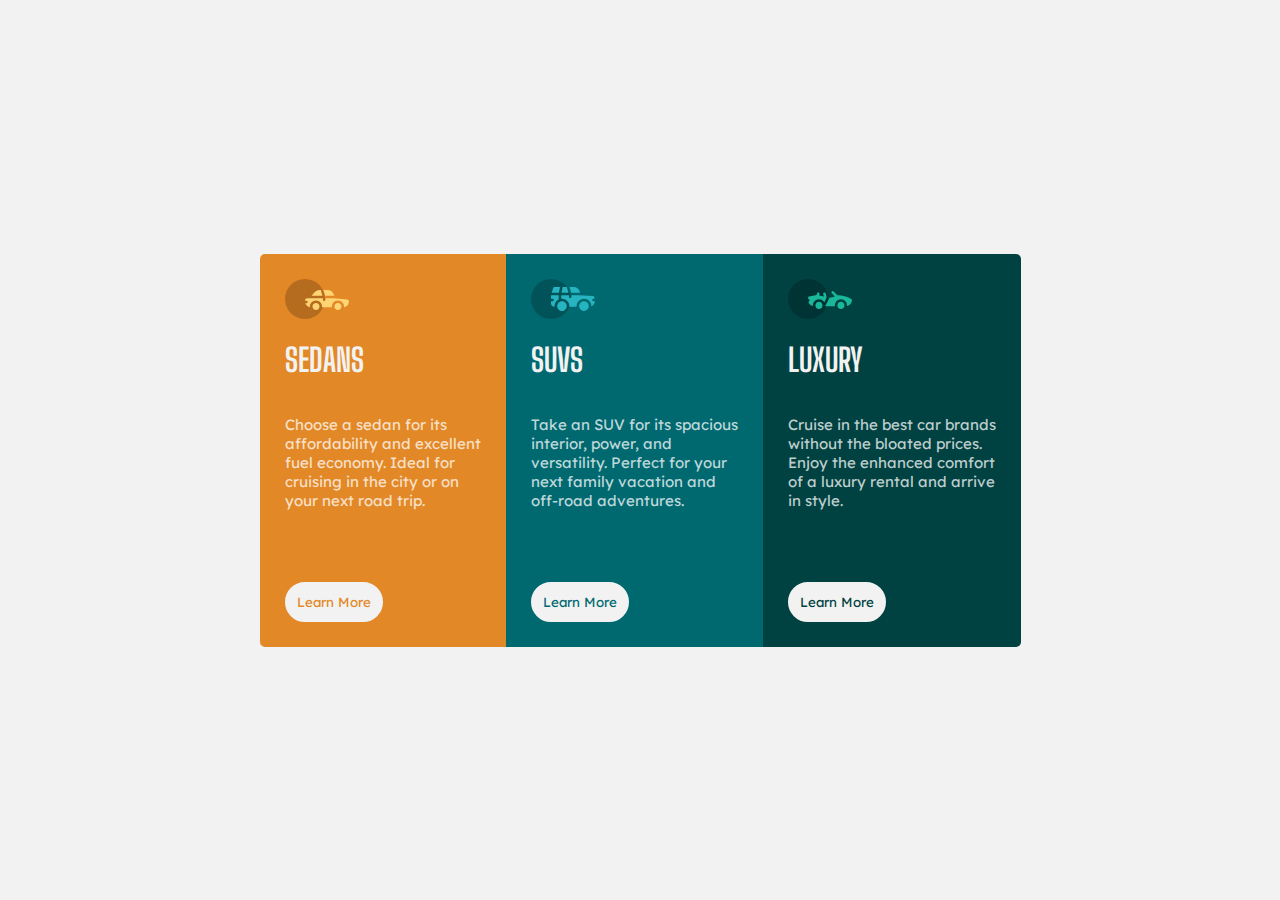
==== index.html @ 0c9f161e "first commit" ====
<!DOCTYPE html>
<html lang="en">
<head>
    <meta charset="UTF-8">
    <meta http-equiv="X-UA-Compatible" content="IE=edge">
    <meta name="viewport" content="width=device-width, initial-scale=1.0">
    <title>Flex Box Layout</title>
    <link rel="shortcut icon" href="favicon-32x32.png" type="image/x-icon">
    <link rel="stylesheet" href="style.css">
    <link rel="preconnect" href="https://fonts.googleapis.com">
<link rel="preconnect" href="https://fonts.gstatic.com" crossorigin>
<link href="https://fonts.googleapis.com/css2?family=Big+Shoulders+Display:wght@700&display=swap" rel="stylesheet">
<link rel="preconnect" href="https://fonts.googleapis.com">
<link rel="preconnect" href="https://fonts.gstatic.com" crossorigin>
<link href="https://fonts.googleapis.com/css2?family=Big+Shoulders+Display:wght@700&family=Lexend+Deca&display=swap" rel="stylesheet">
</head>
<body>
    <main>
        
        <div class="column-1">
            <img src="icon-sedans.svg" alt="SEDANS"><br><br>
            <h1>SEDANS</h1><br><br>
            <p>Choose a sedan for its</p>
            <p>affordability and excellent</p>
            <p>fuel economy. Ideal for</p>
            <p>cruising in the city or on</p>
            <p>your next road trip.</p><br><br><br><br>
            <button class="button1">Learn More</button>
        </div>
        <div class="column-2">
            <img src="icon-suvs.svg" alt="SUVS"><br><br>
            <h1>SUVS</h1><br><br>
            <p>Take an SUV for its spacious</p>
            <p>interior, power, and</p>
            <p>versatility. Perfect for your</p>
            <p>next family vacation and</p>
            <p>off-road adventures.</p><br><br><br><br>
            <button class="button2">Learn More</button>
        </div>

        <div class="column-3">
            <img src="icon-luxury.svg" alt="LUXURY"><br><br>
            <h1>LUXURY</h1><br><br>
            <p>Cruise in the best car brands</p>
            <p>without the bloated prices.</p>
            <p>Enjoy the enhanced comfort</p>
            <p>of a luxury rental and arrive</p>
            <p>in style.</p><br><br><br><br>
            <button class="button3">Learn More</button>
        </div>
    
    </main>
</body>
</html>
---- style.css ----
*   {
    margin: 0;
    padding: 0;
    box-sizing: border-box;
}
@media screen and (max-width:1440px) {
    
}
main    {
    /* width: 50%; */
    background-color: hsl(0, 0%, 95%);
    margin: auto;
    height: 100vh;
    justify-content: center;
    align-items: center;
    display: flex;
}
h1  {
    color: hsl(0, 0%, 95%);
    font-family: 'Big Shoulders Display', cursive;
    font-weight: 700;
}
p   {
    color: hsla(0, 0%, 100%, 0.75);
    font-size: 15px;
    font-family: 'Lexend Deca', sans-serif;
    font-weight: 400;
}
.column-1   {
    background-color: hsl(31, 77%, 52%);
    padding: 25px;
    border-radius: 5px 0px 0px 5px;
}
.column-2   {
    background-color: hsl(184, 100%, 22%);
    padding: 25px;
}
.column-3   {
    background-color: hsl(179, 100%, 13%);
    padding: 25px;
    border-radius: 0px 5px 5px 0px;}
.button1{
    padding: 10px;
    border: 2px solid hsl(0, 0%, 95%);
    border-radius: 40px;
    background-color: hsl(0, 0%, 95%);
    font-family: 'Lexend Deca', sans-serif;
    font-weight: 400;
    color: hsl(31, 77%, 52%);
}
.button2{
    padding: 10px;
    border: 2px solid hsl(0, 0%, 95%);
    border-radius: 40px;
    background-color: hsl(0, 0%, 95%);
    font-family: 'Lexend Deca', sans-serif;
    font-weight: 400;
    color: hsl(184, 100%, 22%);
}
.button3{
    padding: 10px;
    border: 2px solid hsl(0, 0%, 95%);
    border-radius: 40px;
    background-color: hsl(0, 0%, 95%);
    font-family: 'Lexend Deca', sans-serif;
    font-weight: 400;
    color: hsl(179, 100%, 13%);
}
.button1:hover    {
    background-color: hsl(31, 77%, 52%);
    color: hsl(0, 0%, 95%);
}
.button2:hover    {
    background-color: hsl(184, 100%, 22%);
    color: hsl(0, 0%, 95%);
}
.button3:hover    {
    background-color: hsl(179, 100%, 13%);
    color: hsl(0, 0%, 95%);
}
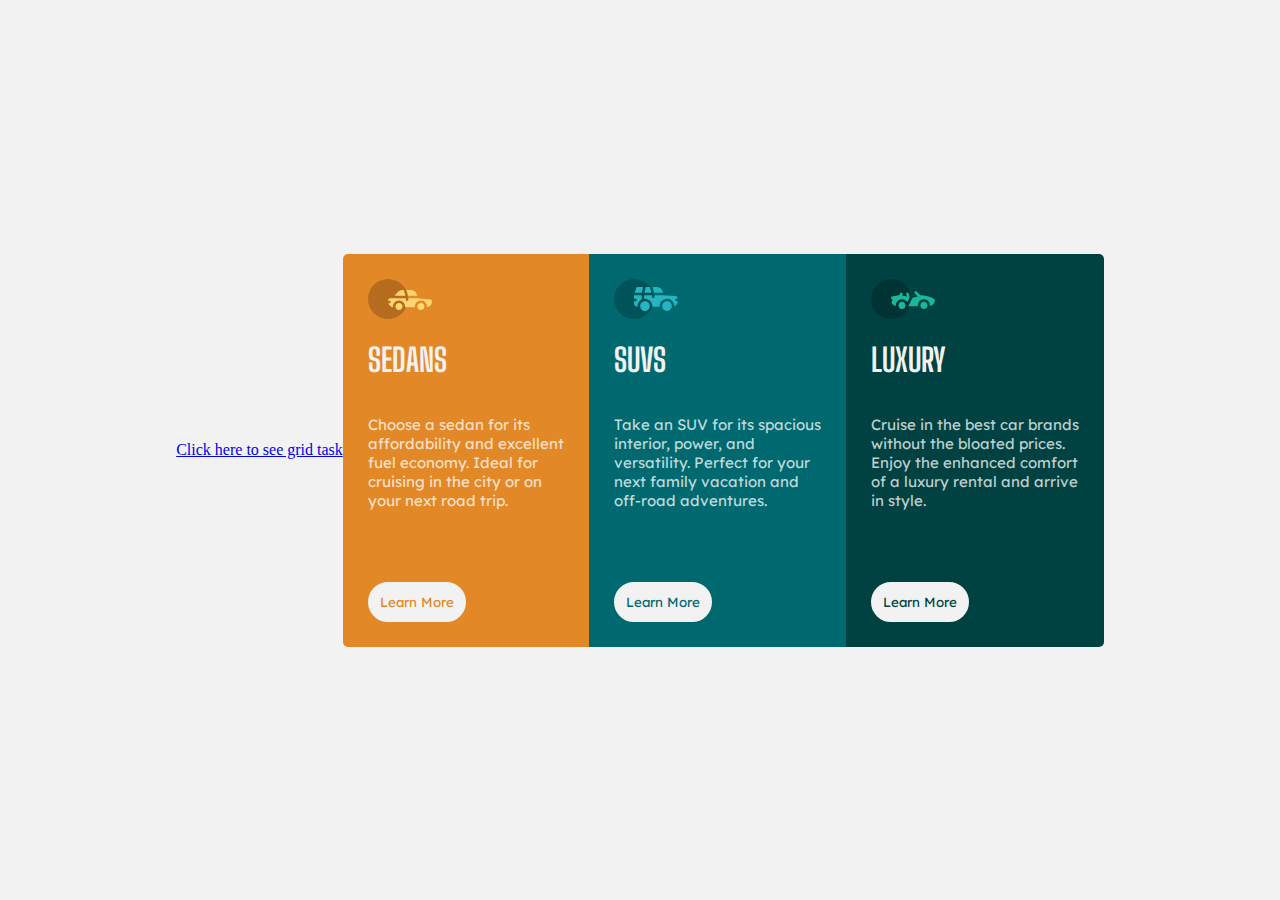
==== commit 59d6c684: "Update index.html" ====
--- a/index.html
+++ b/index.html
@@ -16,6 +16,9 @@
 </head>
 <body>
     <main>
+        <div>
+            <a href="grid.html">Click here to see grid task</a>
+        </div>
         
         <div class="column-1">
             <img src="icon-sedans.svg" alt="SEDANS"><br><br>
@@ -51,4 +54,4 @@
     
     </main>
 </body>
-</html>+</html>
